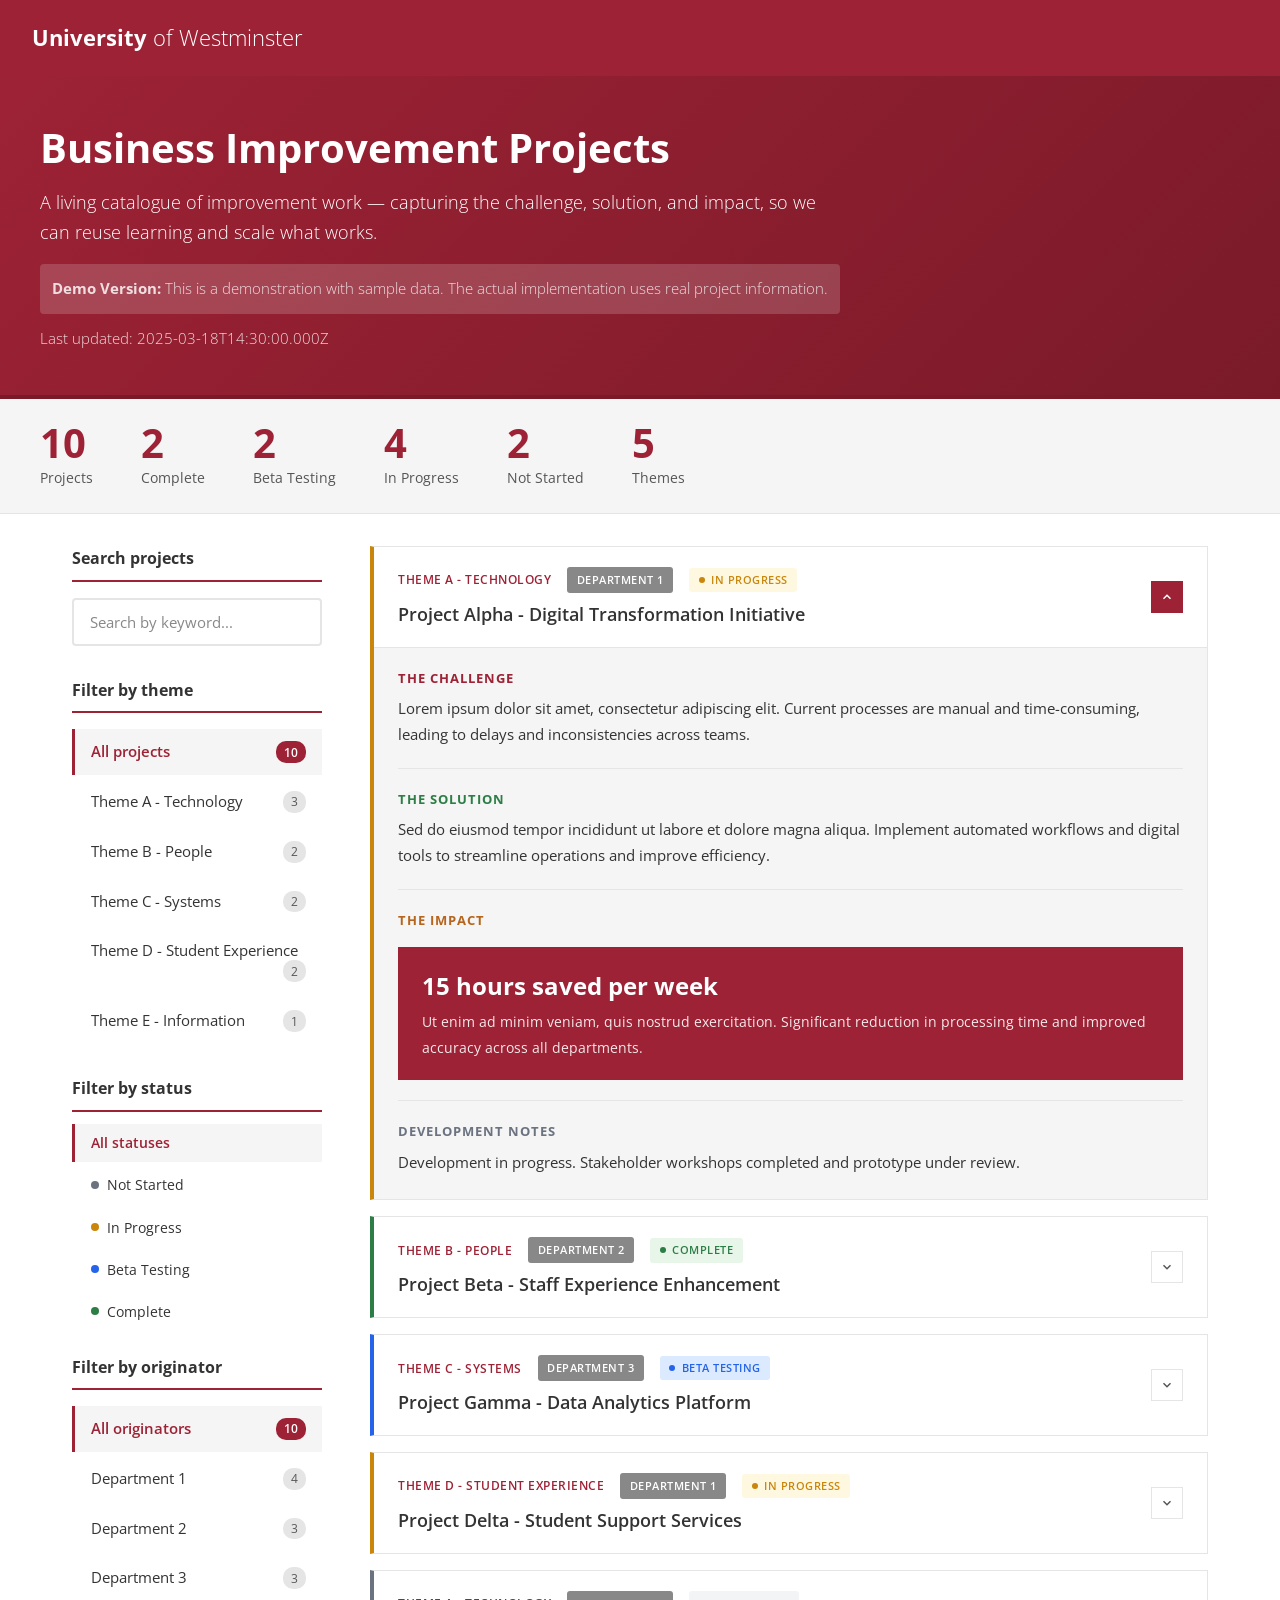
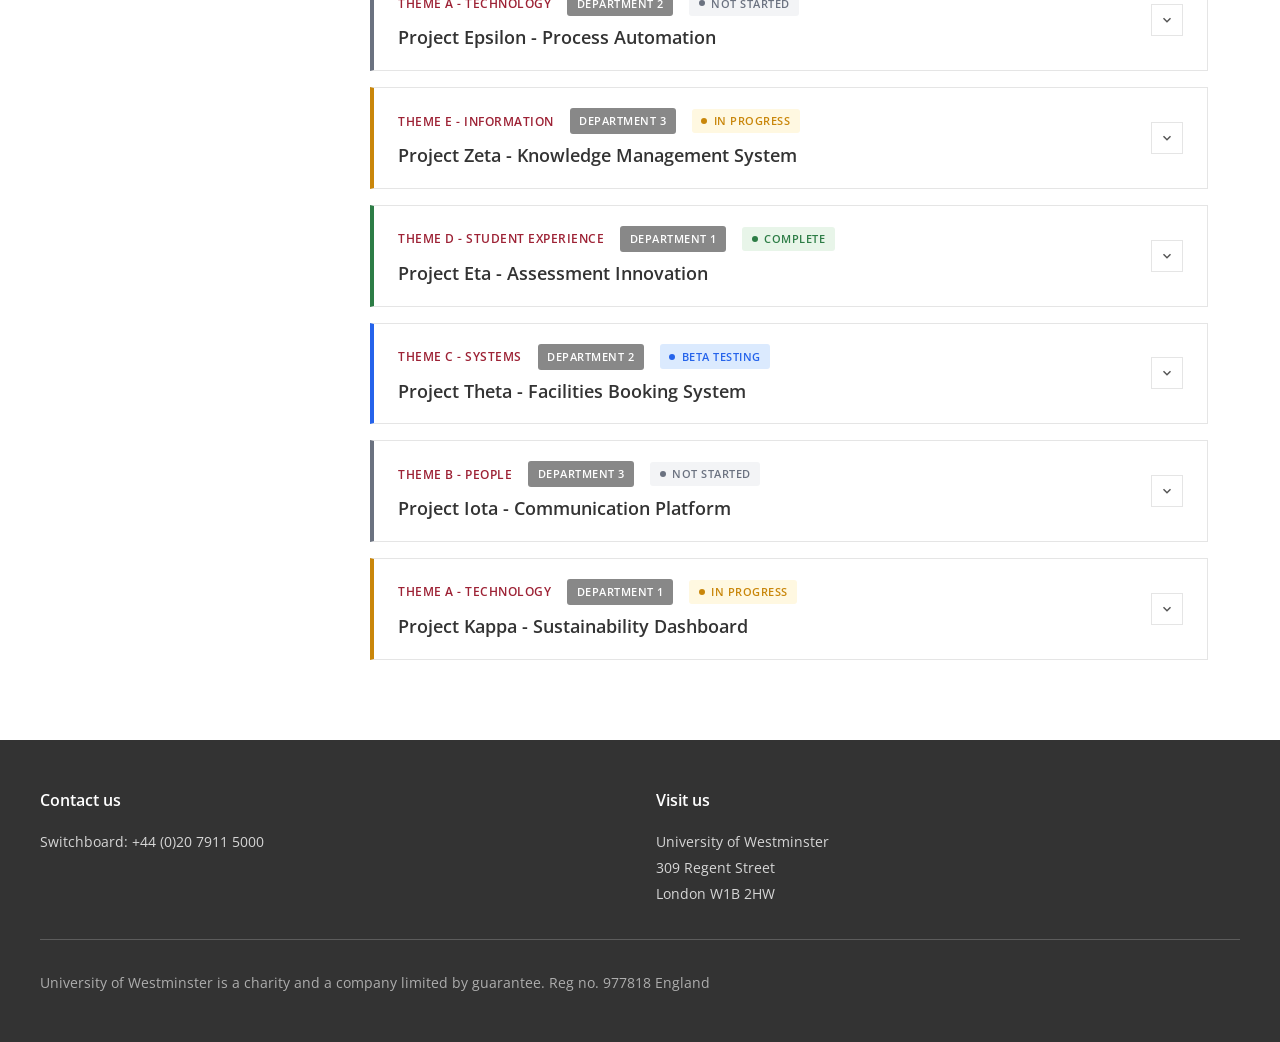
==== demos/business-improvement-demo/index.html @ 8fc959f0 "Enhance portfolio with demo dashboard and improved layout Major Changes: - Changed projects grid fro" ====
<!DOCTYPE html>
<html lang="en">
<head>
  <meta charset="UTF-8" />
  <meta name="viewport" content="width=device-width, initial-scale=1.0" />
  <title>Business Improvement Projects - Demo</title>

  <link rel="preconnect" href="https://fonts.googleapis.com">
  <link rel="preconnect" href="https://fonts.gstatic.com" crossorigin>
  <link href="https://fonts.googleapis.com/css2?family=Open+Sans:wght@300;400;600;700&display=swap" rel="stylesheet">

  <link rel="icon" type="image/x-icon" href="/favicon.ico">

  <link rel="stylesheet" href="styles.css" />
  <script src="app.js" defer></script>
</head>

<body>
  <header>
    <div class="header-main">
      <span class="logo">University <span>of Westminster</span></span>
    </div>
  </header>

  <div class="masthead">
    <div class="masthead-content">
      <h1>Business Improvement Projects</h1>
      <p class="intro">
        A living catalogue of improvement work — capturing the challenge, solution, and impact, so we can reuse learning and scale what works.
      </p>
      <p class="intro small" style="margin-top: 1rem; padding: 0.75rem; background: rgba(255,255,255,0.2); border-radius: 4px;">
        <strong>Demo Version:</strong> This is a demonstration with sample data. The actual implementation uses real project information.
      </p>
      <p class="intro small" id="last-updated"></p>
    </div>
  </div>

  <div class="stats-row">
    <div class="stats-container">
      <div class="stat">
        <div class="stat-number" id="stat-total">—</div>
        <div class="stat-label">Projects</div>
      </div>
      <div class="stat">
        <div class="stat-number" id="stat-complete">—</div>
        <div class="stat-label">Complete</div>
      </div>
      <div class="stat">
        <div class="stat-number" id="stat-beta">—</div>
        <div class="stat-label">Beta Testing</div>
      </div>
      <div class="stat">
        <div class="stat-number" id="stat-progress">—</div>
        <div class="stat-label">In Progress</div>
      </div>
      <div class="stat">
        <div class="stat-number" id="stat-not-started">—</div>
        <div class="stat-label">Not Started</div>
      </div>
      <div class="stat">
        <div class="stat-number" id="stat-themes">—</div>
        <div class="stat-label">Themes</div>
      </div>
    </div>
  </div>

  <div class="content-wrapper">
    <aside class="sidebar">
      <div class="search-box">
        <h2 class="filter-heading">Search projects</h2>
        <div class="search-input-wrapper">
          <input
            type="text"
            id="search-input"
            placeholder="Search by keyword..."
            aria-label="Search projects"
          >
          <button id="search-clear" aria-label="Clear search" style="display: none;">&times;</button>
        </div>
      </div>

      <h2 class="filter-heading">Filter by theme</h2>
      <ul class="filter-list" id="theme-filter">
        <li>
          <button class="active" data-filter="all">
            All projects <span class="filter-count" id="count-all">—</span>
          </button>
        </li>
      </ul>

      <div class="status-filter">
        <h2 class="filter-heading">Filter by status</h2>
        <div class="status-buttons" id="status-filter">
          <button class="active" data-status="all">All statuses</button>
          <button data-status="not-started"><span class="status-dot not-started"></span> Not Started</button>
          <button data-status="in-progress"><span class="status-dot in-progress"></span> In Progress</button>
          <button data-status="beta-testing"><span class="status-dot beta-testing"></span> Beta Testing</button>
          <button data-status="complete"><span class="status-dot complete"></span> Complete</button>
        </div>
      </div>

      <div class="originator-filter">
        <h2 class="filter-heading">Filter by originator</h2>
        <ul class="filter-list" id="originator-filter">
          <li>
            <button class="active" data-originator="all">
              All originators <span class="filter-count" id="count-all-originators">—</span>
            </button>
          </li>
        </ul>
      </div>
    </aside>

    <main class="cases-list" id="cases-list">
      <div class="loading">
        <div class="loading-spinner"></div>
        <p>Loading projects...</p>
      </div>
    </main>
  </div>

  <footer>
    <div class="footer-content">
      <div class="footer-col">
        <h3>Contact us</h3>
        <p>Switchboard: +44 (0)20 7911 5000</p>
      </div>
      <div class="footer-col">
        <h3>Visit us</h3>
        <p>University of Westminster<br>309 Regent Street<br>London W1B 2HW</p>
      </div>
    </div>
    <div class="footer-bottom">
      University of Westminster is a charity and a company limited by guarantee. Reg no. 977818 England
    </div>
  </footer>

  <!-- Lightbox for image zoom -->
  <div id="lightbox" onclick="closeLightbox()">
    <div id="lightbox-content" onclick="event.stopPropagation()">
      <button id="lightbox-close" onclick="closeLightbox()">&times;</button>
      <img id="lightbox-img" src="" alt="">
      <div id="lightbox-caption"></div>
    </div>
  </div>
</body>
</html>
---- demos/business-improvement-demo/styles.css ----
:root {
  --westminster-red: #9D2235;
  --westminster-red-dark: #7a1a29;
  --westminster-red-light: #b8394d;
  --charcoal: #333333;
  --grey-dark: #555555;
  --grey-mid: #888888;
  --grey-light: #e5e5e5;
  --grey-bg: #f5f5f5;
  --white: #ffffff;

  --status-complete: #2d7d46;
  --status-progress: #c9860a;
  --status-beta: #2563eb;
  --status-not-started: #6b7280;

  /* Originator colors - distinct palette */
  --originator-business-improvement: #0891b2;    /* Teal/Cyan */
  --originator-quality-standards: #7c3aed;       /* Purple */
  --originator-safety-health-wellbeing: #059669; /* Green */
  --originator-ueb: #ea580c;                     /* Orange */
  --originator-ard: #e11d48;                     /* Pink/Rose */
  --originator-unknown: #6b7280;                 /* Grey */

  /* Theme colors - distinct palette */
  --theme-governance-compliance: #4f46e5;        /* Indigo */
  --theme-staff-experience: #0891b2;             /* Teal */
  --theme-curriculum-quality: #dc2626;           /* Red */
  --theme-assessment-feedback: #059669;          /* Green */
  --theme-student-experience: #ea580c;           /* Orange */
  --theme-systems-data: #7c3aed;                 /* Purple */
  --theme-other: #6b7280;                        /* Grey */
}

* { margin: 0; padding: 0; box-sizing: border-box; }

body {
  font-family: 'Open Sans', Arial, sans-serif;
  background: var(--white);
  color: var(--charcoal);
  line-height: 1.6;
  font-size: 16px;
}

header { background: var(--westminster-red); color: white; padding: 0; }

.header-main {
  display: flex;
  align-items: center;
  padding: 1.25rem 2rem;
  max-width: 1400px;
  margin: 0 auto;
}

.logo {
  font-size: 1.4rem;
  font-weight: 700;
  color: white;
  text-decoration: none;
}

.logo span { font-weight: 300; }

.masthead {
  background: linear-gradient(135deg, var(--westminster-red) 0%, var(--westminster-red-dark) 100%);
  color: white;
  padding: 3rem 2rem;
  position: relative;
}

.masthead::after {
  content: '';
  position: absolute;
  bottom: 0; left: 0; right: 0;
  height: 4px;
  background: var(--westminster-red-dark);
}

.masthead-content { max-width: 1200px; margin: 0 auto; }

h1 {
  font-size: 2.5rem;
  font-weight: 700;
  margin-bottom: 1rem;
  line-height: 1.2;
}

.masthead .intro {
  font-size: 1.1rem;
  font-weight: 300;
  max-width: 800px;
  line-height: 1.7;
}

.masthead .intro.small {
  margin-top: 0.75rem;
  font-size: 0.95rem;
  opacity: 0.85;
}

.stats-row {
  background: var(--grey-bg);
  border-bottom: 1px solid var(--grey-light);
  padding: 1.5rem 2rem;
}

.stats-container {
  max-width: 1200px;
  margin: 0 auto;
  display: flex;
  justify-content: flex-start;
  gap: 3rem;
  flex-wrap: wrap;
}

.stat { text-align: left; }

.stat-number {
  font-size: 2.5rem;
  font-weight: 700;
  color: var(--westminster-red);
  line-height: 1;
}

.stat-label { font-size: 0.85rem; color: var(--grey-dark); margin-top: 0.25rem; }

.content-wrapper {
  max-width: 1200px;
  margin: 0 auto;
  padding: 2rem;
  display: grid;
  grid-template-columns: 250px 1fr;
  gap: 3rem;
}

.sidebar { position: sticky; top: 2rem; align-self: start; }

.search-box {
  margin-bottom: 2rem;
}

.search-input-wrapper {
  position: relative;
}

#search-input {
  width: 100%;
  padding: 0.75rem 2.5rem 0.75rem 1rem;
  font-family: inherit;
  font-size: 0.95rem;
  border: 2px solid var(--grey-light);
  border-radius: 4px;
  background: var(--white);
  color: var(--charcoal);
  transition: all 0.2s;
}

#search-input:focus {
  outline: none;
  border-color: var(--westminster-red);
  box-shadow: 0 0 0 3px rgba(157, 34, 53, 0.1);
}

#search-input::placeholder {
  color: var(--grey-mid);
}

#search-clear {
  position: absolute;
  right: 0.5rem;
  top: 50%;
  transform: translateY(-50%);
  background: none;
  border: none;
  color: var(--grey-mid);
  font-size: 1.5rem;
  cursor: pointer;
  width: 2rem;
  height: 2rem;
  display: flex;
  align-items: center;
  justify-content: center;
  border-radius: 50%;
  transition: all 0.2s;
  line-height: 1;
}

#search-clear:hover {
  background: var(--grey-light);
  color: var(--charcoal);
}

.filter-heading {
  font-size: 1rem;
  font-weight: 700;
  color: var(--charcoal);
  margin-bottom: 1rem;
  padding-bottom: 0.5rem;
  border-bottom: 2px solid var(--westminster-red);
}

.filter-list { list-style: none; margin-bottom: 2rem; }

.filter-list li { margin-bottom: 0.25rem; }

.filter-list button {
  width: 100%;
  text-align: left;
  padding: 0.75rem 1rem;
  background: transparent;
  border: none;
  font-family: inherit;
  font-size: 0.95rem;
  color: var(--charcoal);
  cursor: pointer;
  border-left: 3px solid transparent;
  transition: all 0.2s;
}

.filter-list button:hover {
  background: var(--grey-bg);
  border-left-color: var(--grey-mid);
}

.filter-list button.active {
  background: var(--grey-bg);
  border-left-color: var(--westminster-red);
  font-weight: 600;
  color: var(--westminster-red);
}

.filter-count {
  float: right;
  background: var(--grey-light);
  color: var(--grey-dark);
  font-size: 0.75rem;
  padding: 0.15rem 0.5rem;
  border-radius: 10px;
}

.filter-list button.active .filter-count {
  background: var(--westminster-red);
  color: white;
}

.status-filter { margin-top: 1.5rem; }
.status-filter .filter-heading { margin-bottom: 0.75rem; }

.originator-filter { margin-top: 1.5rem; }

.status-buttons {
  display: flex;
  flex-direction: column;
  gap: 0.25rem;
}

.status-buttons button {
  width: 100%;
  text-align: left;
  padding: 0.6rem 1rem;
  background: transparent;
  border: none;
  font-family: inherit;
  font-size: 0.9rem;
  color: var(--charcoal);
  cursor: pointer;
  border-left: 3px solid transparent;
  transition: all 0.2s;
  display: flex;
  align-items: center;
  gap: 0.5rem;
}

.status-buttons button:hover { background: var(--grey-bg); }

.status-buttons button.active {
  background: var(--grey-bg);
  font-weight: 600;
}

.status-buttons button[data-status="all"].active {
  border-left-color: var(--westminster-red);
  color: var(--westminster-red);
}

.status-buttons button[data-status="not-started"].active {
  border-left-color: var(--status-not-started);
  color: var(--status-not-started);
}

.status-buttons button[data-status="in-progress"].active {
  border-left-color: var(--status-progress);
  color: var(--status-progress);
}

.status-buttons button[data-status="beta-testing"].active {
  border-left-color: var(--status-beta);
  color: var(--status-beta);
}

.status-buttons button[data-status="complete"].active {
  border-left-color: var(--status-complete);
  color: var(--status-complete);
}

.status-dot {
  width: 8px;
  height: 8px;
  border-radius: 50%;
  flex-shrink: 0;
}

.status-dot.complete { background: var(--status-complete); }
.status-dot.in-progress { background: var(--status-progress); }
.status-dot.beta-testing { background: var(--status-beta); }
.status-dot.not-started { background: var(--status-not-started); }

.cases-list {
  display: flex;
  flex-direction: column;
  gap: 1rem;
}

.case-card {
  background: var(--white);
  border: 1px solid var(--grey-light);
  border-radius: 0;
  overflow: hidden;
  transition: box-shadow 0.2s, opacity 0.4s, transform 0.4s;
  opacity: 0;
  transform: translateY(10px);
}

.case-card.loaded { opacity: 1; transform: translateY(0); }
.case-card:hover { box-shadow: 0 4px 20px rgba(0,0,0,0.1); }

.case-card.status-complete { border-left: 4px solid var(--status-complete); }
.case-card.status-in-progress { border-left: 4px solid var(--status-progress); }
.case-card.status-beta-testing { border-left: 4px solid var(--status-beta); }
.case-card.status-not-started { border-left: 4px solid var(--status-not-started); }

.case-header {
  padding: 1.25rem 1.5rem;
  cursor: pointer;
  display: flex;
  justify-content: space-between;
  align-items: center;
  gap: 1rem;
  background: var(--white);
}

.case-header:hover { background: var(--grey-bg); }

.case-header-left { flex: 1; }

.case-meta {
  display: flex;
  align-items: center;
  gap: 1rem;
  margin-bottom: 0.5rem;
  flex-wrap: wrap;
}

.case-area {
  display: inline-block;
  font-size: 0.75rem;
  text-transform: uppercase;
  letter-spacing: 0.5px;
  font-weight: 600;
  color: var(--westminster-red);
}

/* Theme color classes */
.case-area.theme-governance-compliance {
  color: var(--theme-governance-compliance);
}

.case-area.theme-staff-experience {
  color: var(--theme-staff-experience);
}

.case-area.theme-curriculum-quality {
  color: var(--theme-curriculum-quality);
}

.case-area.theme-assessment-feedback {
  color: var(--theme-assessment-feedback);
}

.case-area.theme-student-experience {
  color: var(--theme-student-experience);
}

.case-area.theme-systems-data {
  color: var(--theme-systems-data);
}

.case-area.theme-other {
  color: var(--theme-other);
}

.case-originator {
  display: inline-block;
  font-size: 0.7rem;
  text-transform: uppercase;
  letter-spacing: 0.5px;
  font-weight: 600;
  color: white;
  padding: 0.25rem 0.6rem;
  border-radius: 3px;
  background: var(--grey-mid);
}

/* Originator color classes */
.case-originator.originator-business-improvement {
  background: var(--originator-business-improvement);
}

.case-originator.originator-quality-standards {
  background: var(--originator-quality-standards);
}

.case-originator.originator-safety-health-wellbeing {
  background: var(--originator-safety-health-wellbeing);
}

.case-originator.originator-ueb {
  background: var(--originator-ueb);
}

.case-originator.originator-ard {
  background: var(--originator-ard);
}

.case-originator.originator-unknown {
  background: var(--originator-unknown);
}

.case-status {
  display: inline-flex;
  align-items: center;
  gap: 0.4rem;
  font-size: 0.7rem;
  text-transform: uppercase;
  letter-spacing: 0.5px;
  font-weight: 600;
  padding: 0.2rem 0.6rem;
  border-radius: 3px;
}

.case-status.complete { background: #e8f5e9; color: var(--status-complete); }
.case-status.in-progress { background: #fff8e1; color: var(--status-progress); }
.case-status.beta-testing { background: #dbeafe; color: var(--status-beta); }
.case-status.not-started { background: #f3f4f6; color: var(--status-not-started); }

.case-status .status-indicator {
  width: 6px;
  height: 6px;
  border-radius: 50%;
}

.case-status.complete .status-indicator { background: var(--status-complete); }
.case-status.in-progress .status-indicator { background: var(--status-progress); }
.case-status.beta-testing .status-indicator { background: var(--status-beta); }
.case-status.not-started .status-indicator { background: var(--status-not-started); }

.case-title {
  font-size: 1.15rem;
  font-weight: 600;
  color: var(--charcoal);
  line-height: 1.4;
  margin: 0;
}

.case-toggle {
  width: 32px;
  height: 32px;
  border-radius: 0;
  border: 1px solid var(--grey-light);
  background: var(--white);
  display: flex;
  align-items: center;
  justify-content: center;
  cursor: pointer;
  transition: all 0.2s ease;
  flex-shrink: 0;
}

.case-toggle:hover {
  background: var(--westminster-red);
  border-color: var(--westminster-red);
}

.case-toggle:hover svg { stroke: white; }

.case-toggle svg {
  width: 14px;
  height: 14px;
  stroke: var(--grey-dark);
  stroke-width: 2.5;
  transition: transform 0.3s ease, stroke 0.2s ease;
}

.case-card.expanded .case-toggle {
  background: var(--westminster-red);
  border-color: var(--westminster-red);
}

.case-card.expanded .case-toggle svg {
  transform: rotate(180deg);
  stroke: white;
}

.case-content {
  max-height: 0;
  overflow: hidden;
  transition: max-height 0.4s ease;
}

.case-card.expanded .case-content { max-height: 4000px; }

.case-body {
  padding: 0 1.5rem 1.5rem;
  background: var(--grey-bg);
  border-top: 1px solid var(--grey-light);
}

.case-section {
  padding: 1.25rem 0;
  border-bottom: 1px solid var(--grey-light);
}

.case-section:last-child {
  border-bottom: none;
  padding-bottom: 0;
}

.section-label {
  font-size: 0.8rem;
  text-transform: uppercase;
  letter-spacing: 1px;
  font-weight: 700;
  margin-bottom: 0.5rem;
}

.label-challenge { color: var(--westminster-red); }
.label-solution { color: #2d7d46; }
.label-impact { color: #b5651d; }
.label-notes { color: var(--status-not-started); }
.label-visuals { color: #7c3aed; }

.section-text {
  font-size: 0.95rem;
  color: var(--charcoal);
  line-height: 1.7;
}

.section-text a,
.impact-description a,
.impact-list a {
  color: var(--westminster-red);
  text-decoration: underline;
  font-weight: 600;
}

.section-text a:hover,
.impact-description a:hover,
.impact-list a:hover {
  color: var(--westminster-red-dark);
}

.impact-highlight a {
  color: white;
  text-decoration: underline;
  font-weight: 700;
}

.impact-highlight a:hover {
  opacity: 0.9;
}

/* Images */
.content-image {
  max-width: 100%;
  height: auto;
  margin: 1rem 0;
  border-radius: 4px;
  border: 1px solid var(--grey-light);
  cursor: pointer;
  transition: all 0.2s ease;
  display: block;
}

.content-image:hover {
  box-shadow: 0 4px 12px rgba(0,0,0,0.15);
  transform: scale(1.01);
}

/* Lightbox */
#lightbox {
  display: none;
  position: fixed;
  z-index: 9999;
  top: 0;
  left: 0;
  width: 100%;
  height: 100%;
  background: rgba(0, 0, 0, 0.9);
  justify-content: center;
  align-items: center;
  padding: 2rem;
}

#lightbox-content {
  max-width: 90%;
  max-height: 90%;
  position: relative;
  display: flex;
  flex-direction: column;
  align-items: center;
}

#lightbox-img {
  max-width: 100%;
  max-height: 80vh;
  border-radius: 4px;
  box-shadow: 0 8px 32px rgba(0,0,0,0.3);
}

#lightbox-caption {
  color: white;
  font-size: 0.9rem;
  margin-top: 1rem;
  text-align: center;
  max-width: 600px;
}

#lightbox-close {
  position: absolute;
  top: -40px;
  right: 0;
  color: white;
  font-size: 2.5rem;
  font-weight: 300;
  cursor: pointer;
  background: none;
  border: none;
  padding: 0;
  line-height: 1;
  width: 40px;
  height: 40px;
  display: flex;
  align-items: center;
  justify-content: center;
  transition: opacity 0.2s;
}

#lightbox-close:hover {
  opacity: 0.7;
}

.impact-highlight {
  background: var(--westminster-red);
  color: white;
  padding: 1.25rem 1.5rem;
  margin-top: 1rem;
}

.impact-number {
  font-size: 1.5rem;
  font-weight: 700;
  display: block;
  margin-bottom: 0.25rem;
}

.impact-description { font-size: 0.9rem; opacity: 0.9; }

.awaiting-badge {
  display: inline-flex;
  align-items: flex-start;
  gap: 0.5rem;
  background: var(--grey-light);
  color: var(--grey-dark);
  padding: 0.5rem 1rem;
  font-size: 0.85rem;
  margin-top: 0.5rem;
}

.awaiting-badge::before {
  content: '';
  width: 8px;
  height: 8px;
  background: #f0ad4e;
  border-radius: 50%;
  margin-top: 0.4rem;
  flex-shrink: 0;
}

.impact-list {
  list-style: none;
  margin: 0.5rem 0 0 0;
  padding: 0;
}

.impact-list li {
  display: flex;
  align-items: flex-start;
  gap: 0.5rem;
  background: var(--grey-light);
  color: var(--grey-dark);
  padding: 0.5rem 1rem;
  font-size: 0.85rem;
  margin-bottom: 0.25rem;
}

.impact-list li::before {
  content: '';
  width: 8px;
  height: 8px;
  background: #f0ad4e;
  border-radius: 50%;
  margin-top: 0.4rem;
  flex-shrink: 0;
}

.case-card.hidden { display: none; }

/* Loading state */
.loading {
  text-align: center;
  padding: 4rem 2rem;
  color: var(--grey-mid);
}

.loading-spinner {
  width: 40px;
  height: 40px;
  border: 3px solid var(--grey-light);
  border-top-color: var(--westminster-red);
  border-radius: 50%;
  animation: spin 1s linear infinite;
  margin: 0 auto 1rem;
}

@keyframes spin { to { transform: rotate(360deg); } }

.error-message {
  text-align: center;
  padding: 4rem 2rem;
  color: var(--westminster-red);
}

/* Footer */
footer {
  background: var(--charcoal);
  color: white;
  padding: 3rem 2rem;
  margin-top: 3rem;
}

.footer-content {
  max-width: 1200px;
  margin: 0 auto;
  display: grid;
  grid-template-columns: repeat(auto-fit, minmax(200px, 1fr));
  gap: 2rem;
}

.footer-col h3 {
  font-size: 1rem;
  font-weight: 600;
  margin-bottom: 1rem;
  color: white;
}

.footer-col p {
  font-size: 0.9rem;
  color: rgba(255,255,255,0.8);
  line-height: 1.8;
}

.footer-bottom {
  max-width: 1200px;
  margin: 2rem auto 0;
  padding-top: 2rem;
  border-top: 1px solid rgba(255,255,255,0.2);
  font-size: 0.85rem;
  color: rgba(255,255,255,0.6);
}

/* Responsive */
@media (max-width: 900px) {
  .content-wrapper { grid-template-columns: 1fr; }
  .sidebar { position: static; }

  .filter-list {
    display: flex;
    flex-wrap: wrap;
    gap: 0.5rem;
    margin-bottom: 1rem;
  }

  .filter-list li { margin: 0; }

  .filter-list button {
    padding: 0.5rem 1rem;
    border: 1px solid var(--grey-light);
    border-left: 1px solid var(--grey-light);
  }

  .filter-list button.active {
    border-color: var(--westminster-red);
    background: var(--westminster-red);
    color: white;
  }

  .filter-list button.active .filter-count {
    background: white;
    color: var(--westminster-red);
  }

  .status-filter { margin-top: 0; }

  .status-buttons {
    flex-direction: row;
    flex-wrap: wrap;
    gap: 0.5rem;
  }

  .status-buttons button {
    width: auto;
    padding: 0.5rem 1rem;
    border: 1px solid var(--grey-light);
  }

  .status-buttons button.active { border-color: currentColor; }

  h1 { font-size: 1.8rem; }
  .stats-container { gap: 2rem; }
}

@media (max-width: 600px) {
  .header-main { padding: 1rem; }
  .masthead { padding: 2rem 1rem; }
  .stats-row { padding: 1rem; }
  .content-wrapper { padding: 1rem; }
  .case-header { padding: 1rem; }
  .case-body { padding: 0 1rem 1rem; }
}
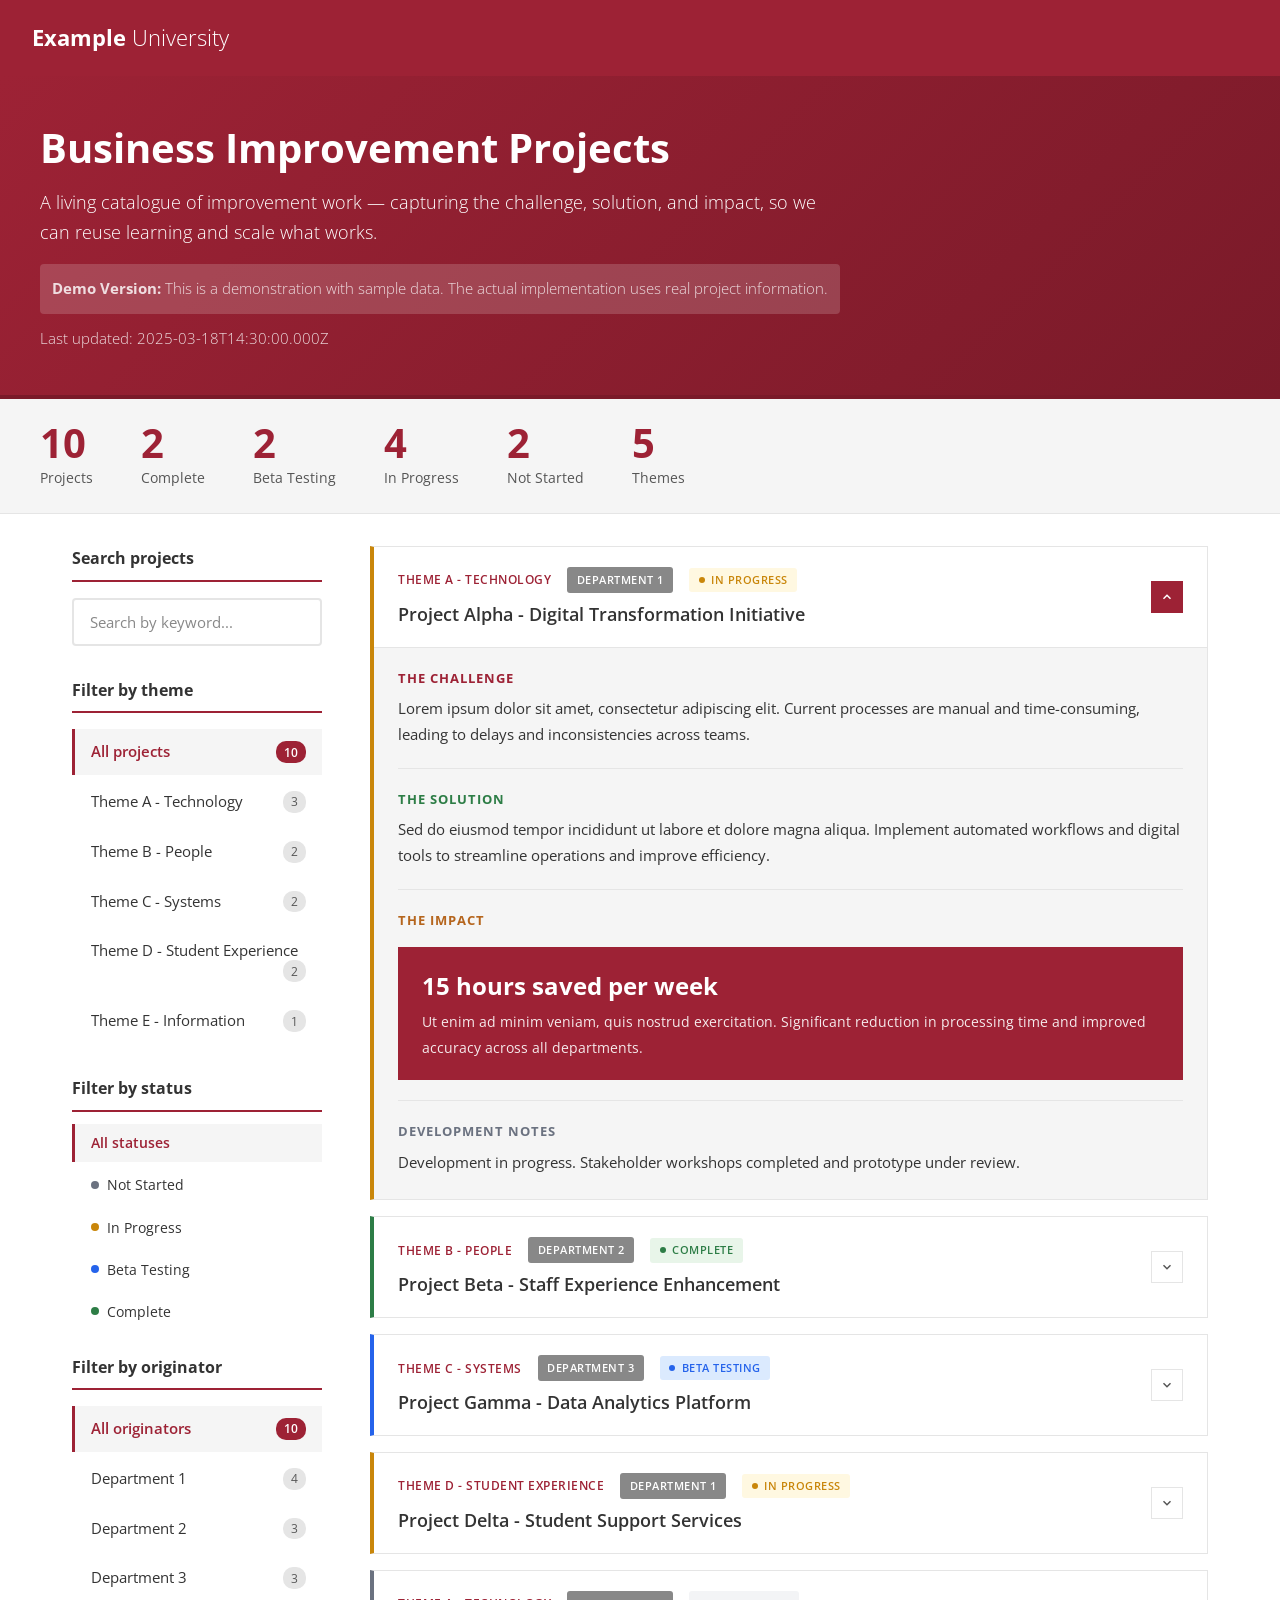
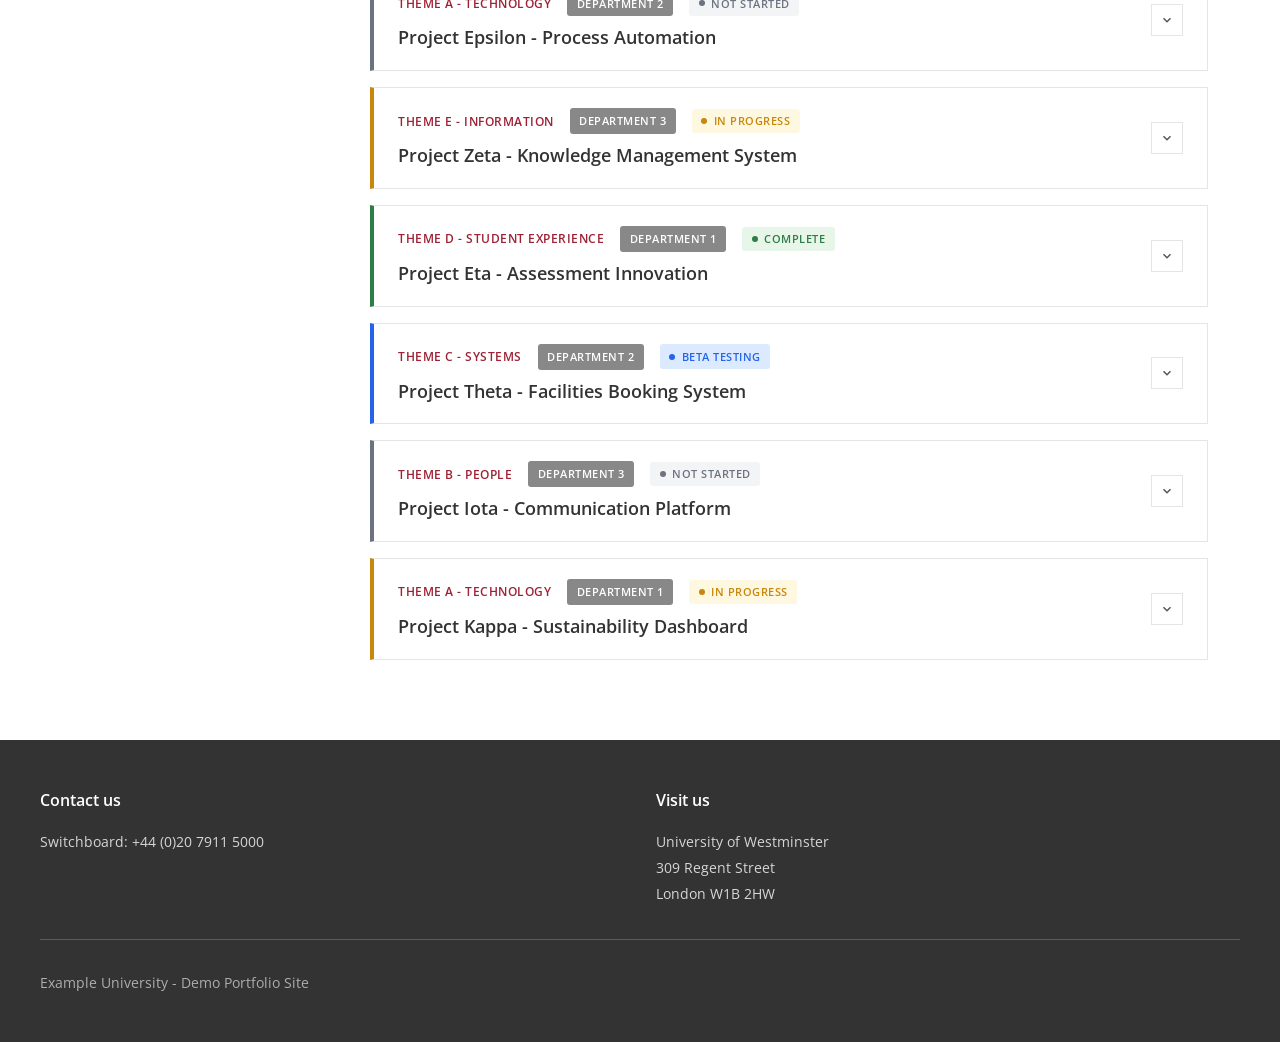
==== commit 7bd592c1: "Change demo site to Example University for generic branding - Replaced 'University of Westminster' w" ====
--- a/demos/business-improvement-demo/index.html
+++ b/demos/business-improvement-demo/index.html
@@ -18,7 +18,7 @@
 <body>
   <header>
     <div class="header-main">
-      <span class="logo">University <span>of Westminster</span></span>
+      <span class="logo">Example <span>University</span></span>
     </div>
   </header>
 
@@ -131,7 +131,7 @@
       </div>
     </div>
     <div class="footer-bottom">
-      University of Westminster is a charity and a company limited by guarantee. Reg no. 977818 England
+      Example University - Demo Portfolio Site
     </div>
   </footer>
 
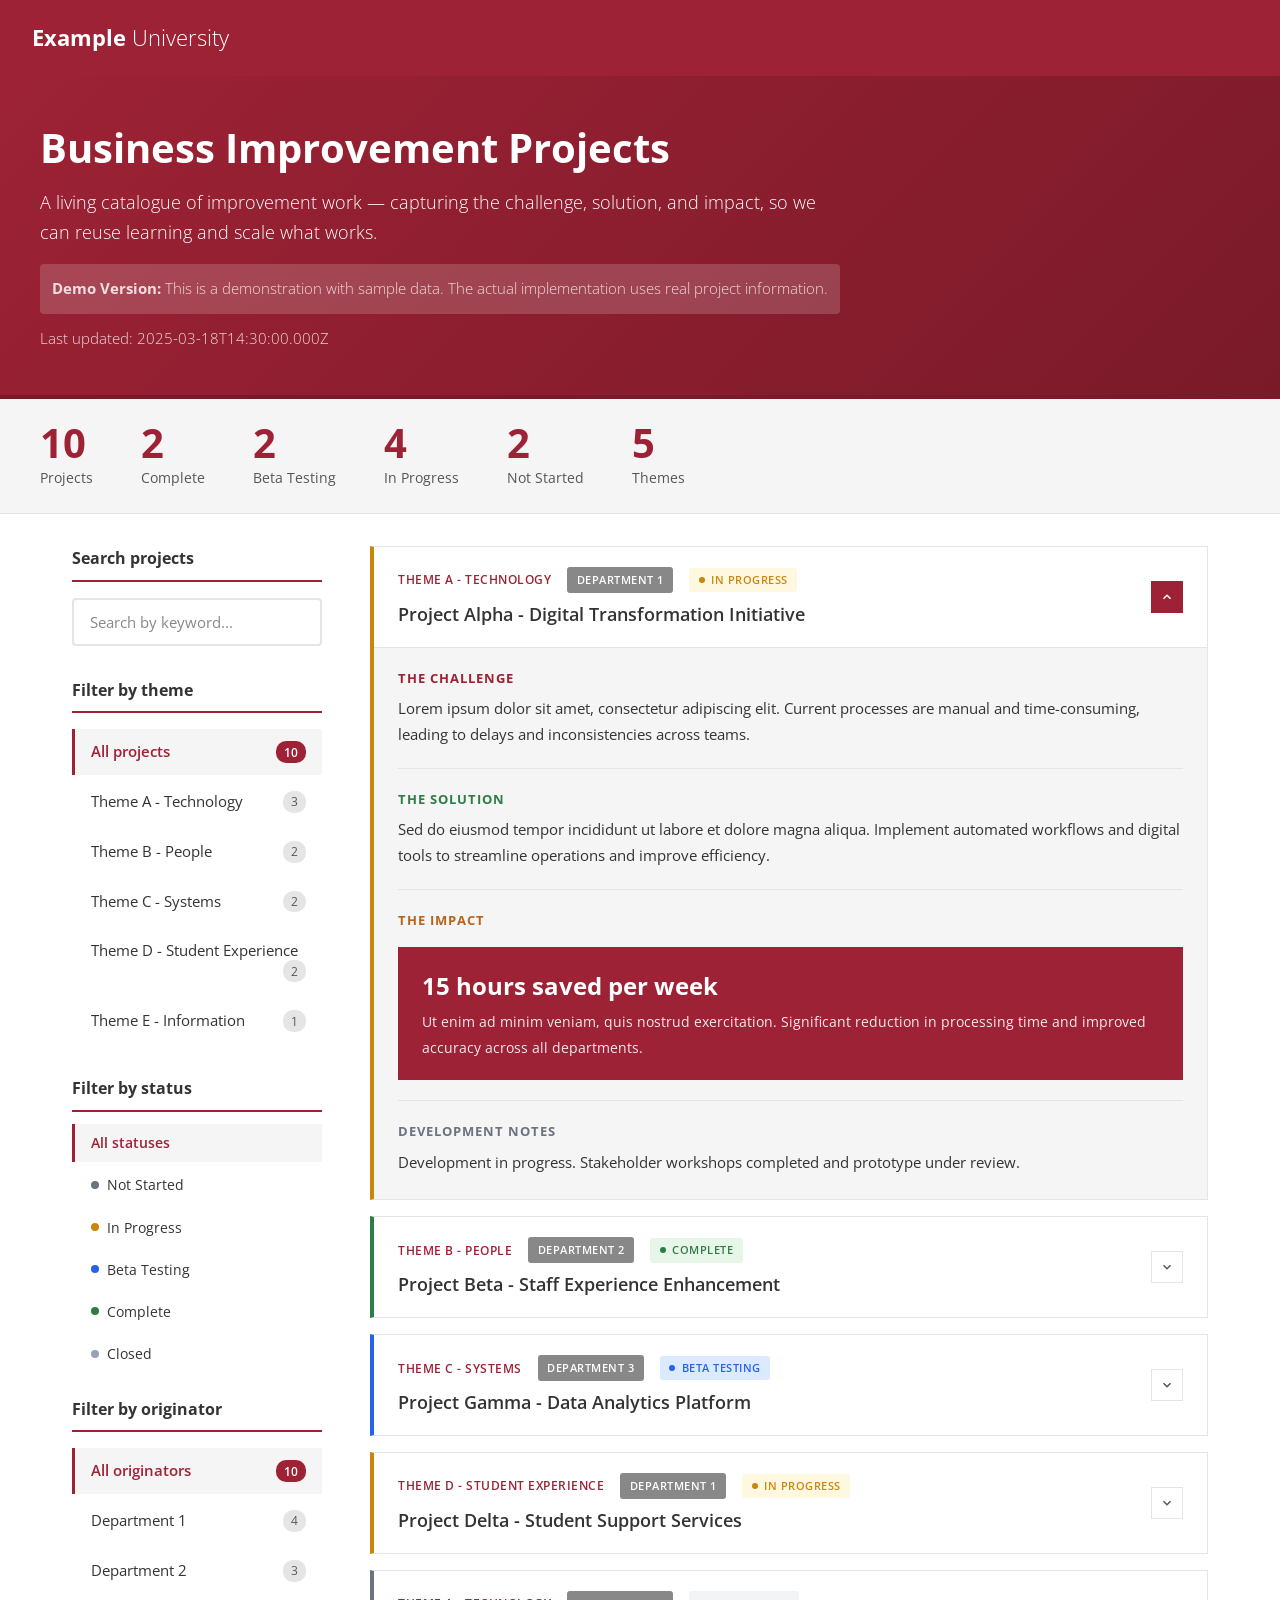
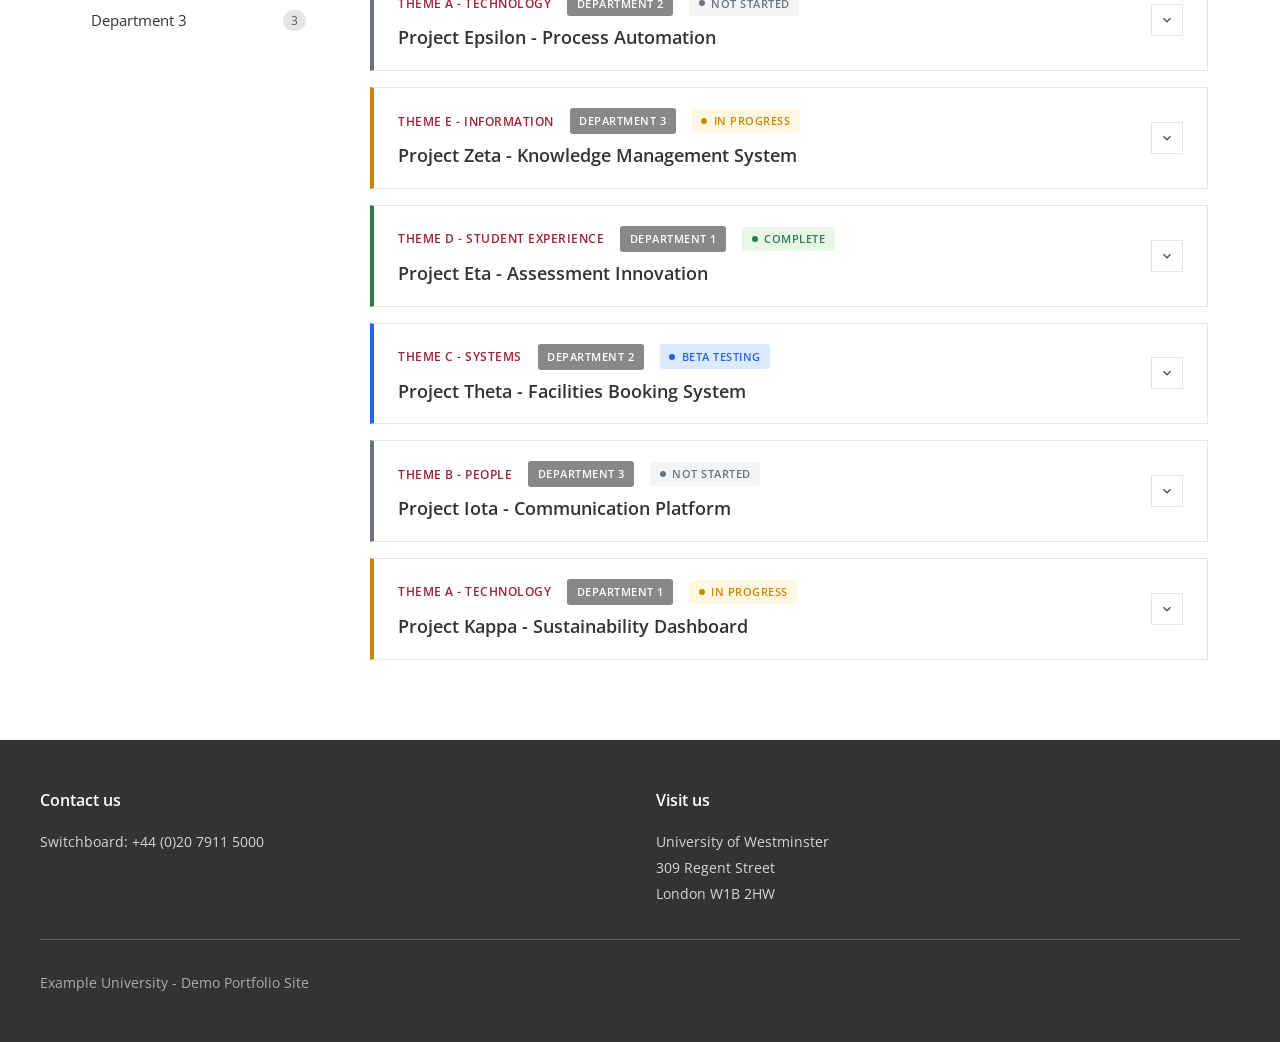
==== commit 2fd67f2d: "Add 'Closed' status to demo dashboard" ====
--- a/demos/business-improvement-demo/index.html
+++ b/demos/business-improvement-demo/index.html
@@ -96,6 +96,7 @@
           <button data-status="in-progress"><span class="status-dot in-progress"></span> In Progress</button>
           <button data-status="beta-testing"><span class="status-dot beta-testing"></span> Beta Testing</button>
           <button data-status="complete"><span class="status-dot complete"></span> Complete</button>
+          <button data-status="closed"><span class="status-dot closed"></span> Closed</button>
         </div>
       </div>
 
--- a/demos/business-improvement-demo/styles.css
+++ b/demos/business-improvement-demo/styles.css
@@ -13,6 +13,7 @@
   --status-progress: #c9860a;
   --status-beta: #2563eb;
   --status-not-started: #6b7280;
+  --status-closed: #94a3b8;
 
   /* Originator colors - distinct palette */
   --originator-business-improvement: #0891b2;    /* Teal/Cyan */
@@ -314,6 +315,7 @@
 .status-dot.in-progress { background: var(--status-progress); }
 .status-dot.beta-testing { background: var(--status-beta); }
 .status-dot.not-started { background: var(--status-not-started); }
+.status-dot.closed { background: var(--status-closed); }
 
 .cases-list {
   display: flex;
@@ -452,6 +454,7 @@
 .case-status.in-progress { background: #fff8e1; color: var(--status-progress); }
 .case-status.beta-testing { background: #dbeafe; color: var(--status-beta); }
 .case-status.not-started { background: #f3f4f6; color: var(--status-not-started); }
+.case-status.closed { background: #f1f5f9; color: var(--status-closed); }
 
 .case-status .status-indicator {
   width: 6px;
@@ -463,6 +466,7 @@
 .case-status.in-progress .status-indicator { background: var(--status-progress); }
 .case-status.beta-testing .status-indicator { background: var(--status-beta); }
 .case-status.not-started .status-indicator { background: var(--status-not-started); }
+.case-status.closed .status-indicator { background: var(--status-closed); }
 
 .case-title {
   font-size: 1.15rem;
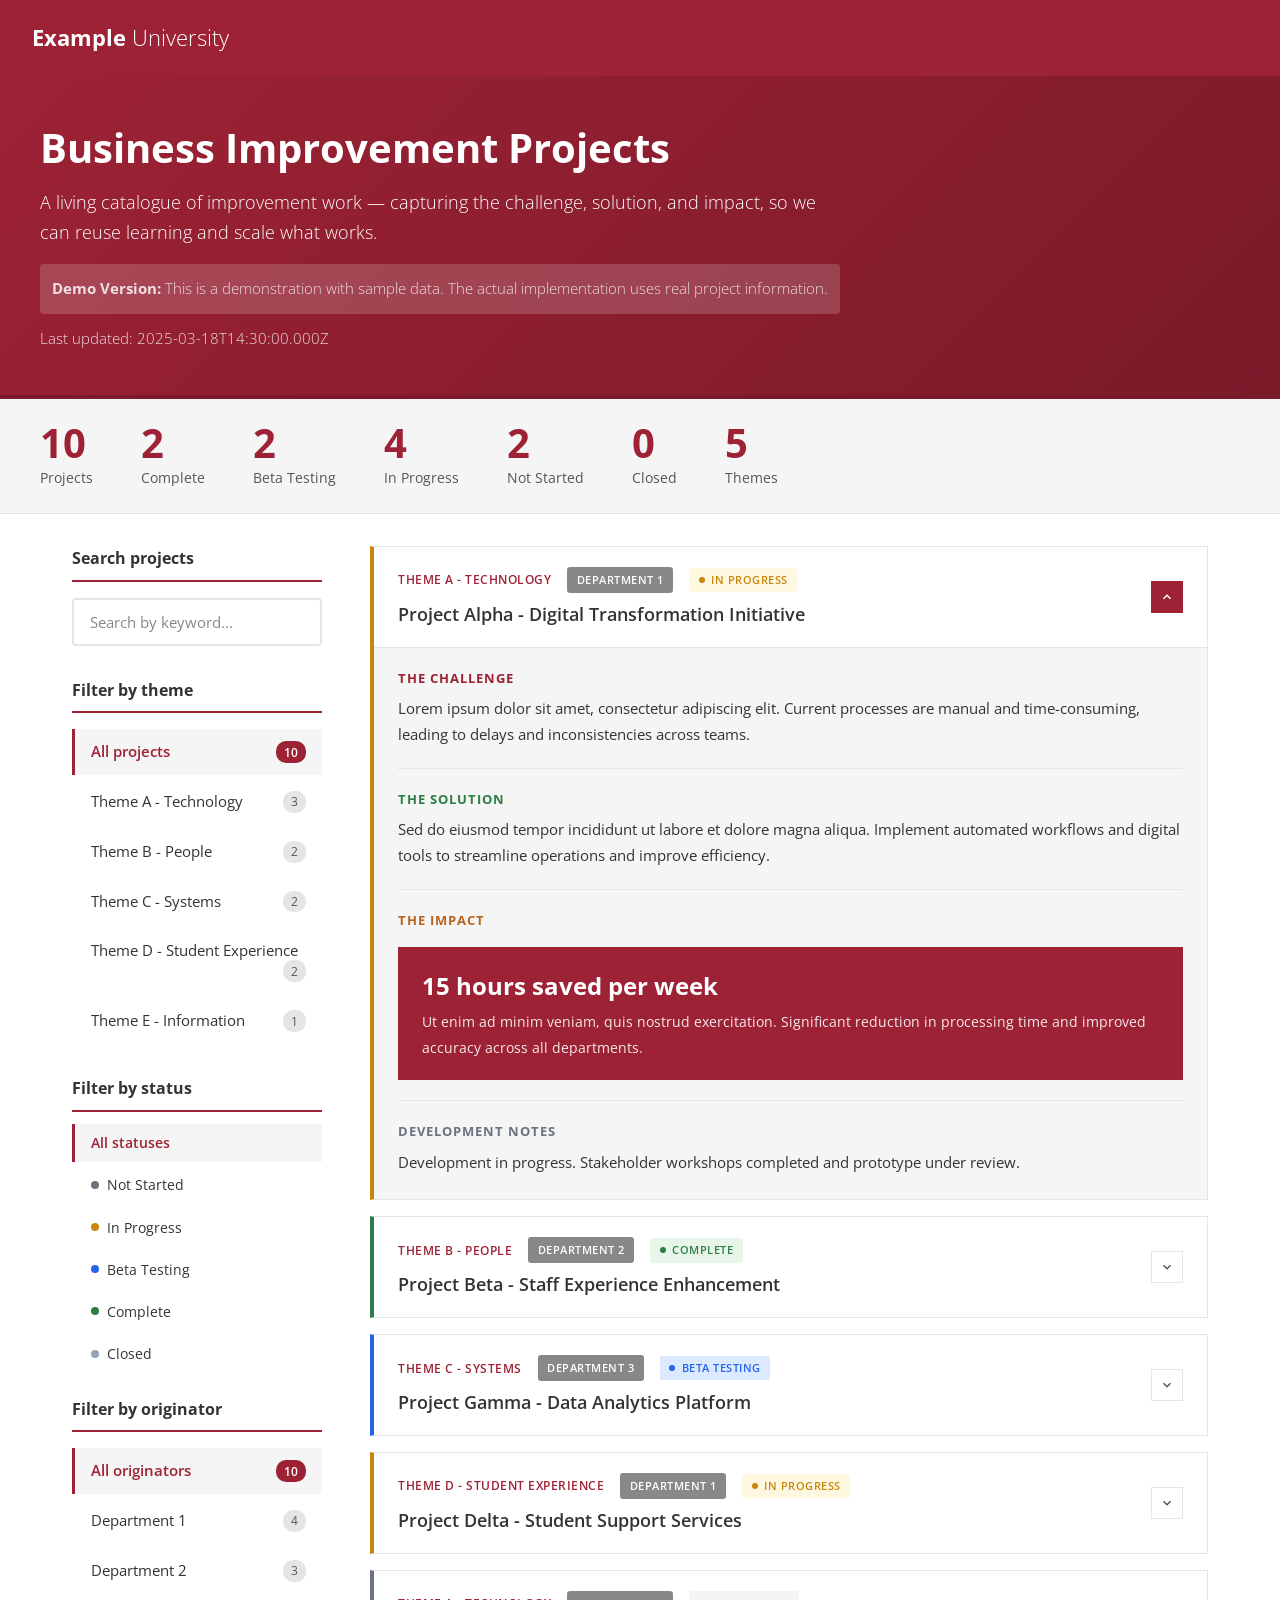
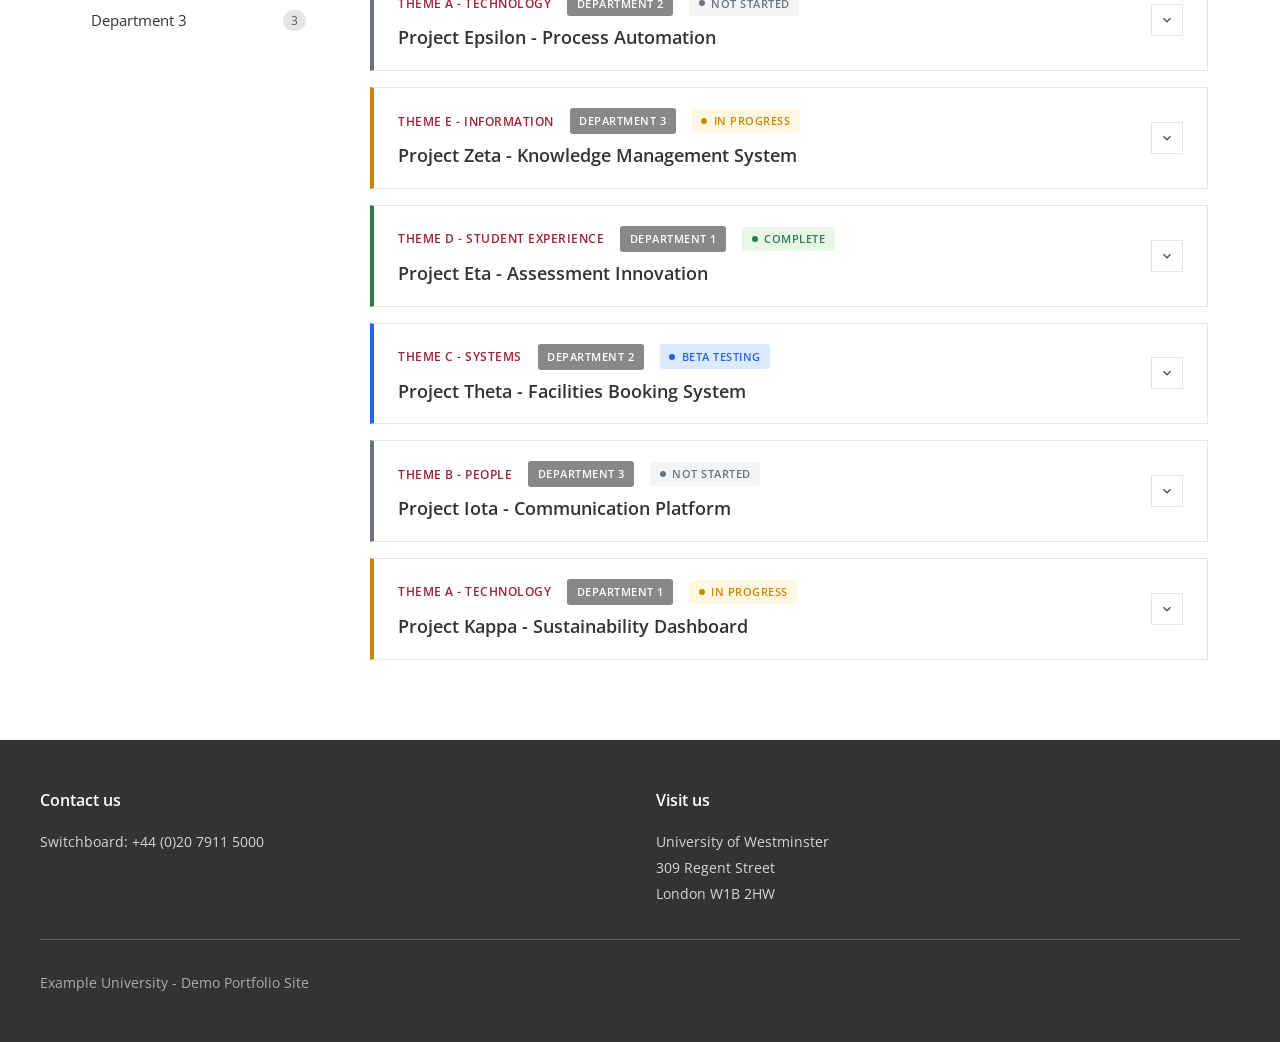
==== commit 5cb22ea6: "Add Closed status counter to demo dashboard" ====
--- a/demos/business-improvement-demo/index.html
+++ b/demos/business-improvement-demo/index.html
@@ -56,6 +56,10 @@
       <div class="stat">
         <div class="stat-number" id="stat-not-started">—</div>
         <div class="stat-label">Not Started</div>
+      </div>
+      <div class="stat">
+        <div class="stat-number" id="stat-closed">—</div>
+        <div class="stat-label">Closed</div>
       </div>
       <div class="stat">
         <div class="stat-number" id="stat-themes">—</div>
